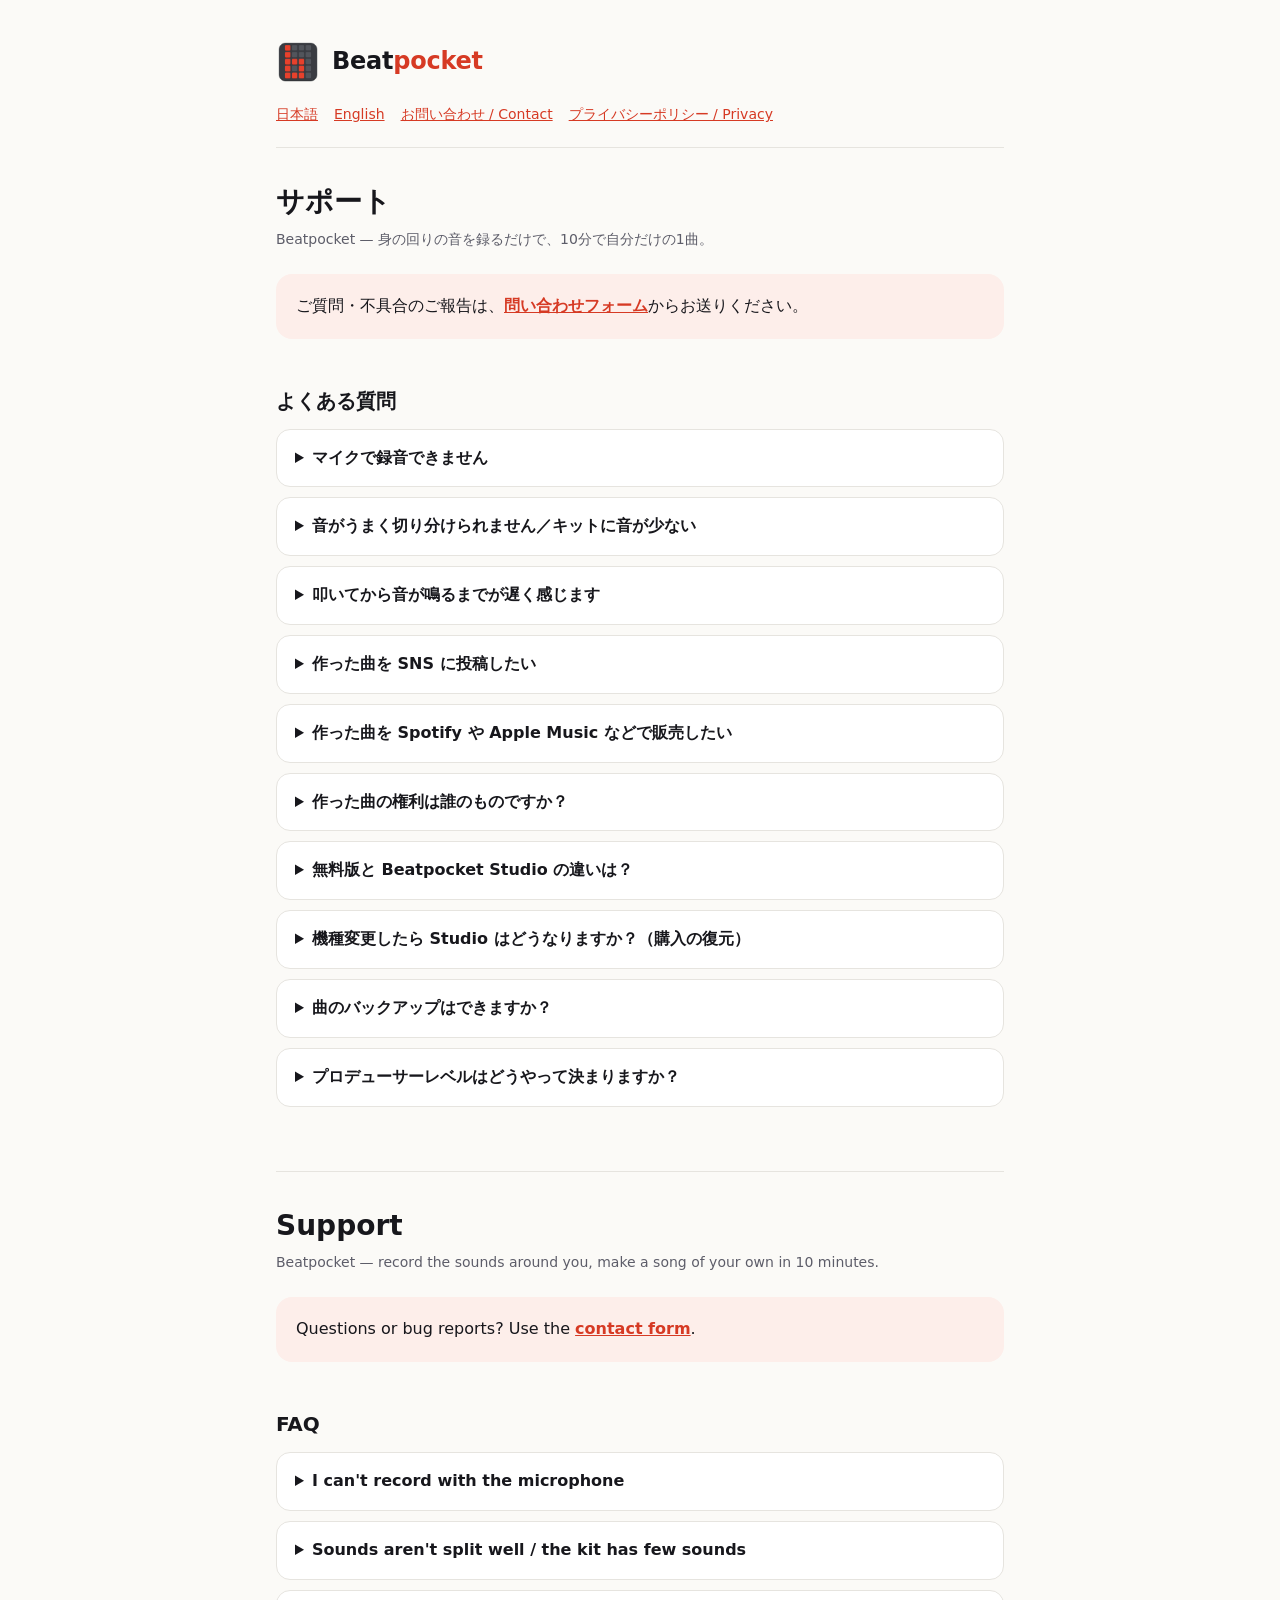
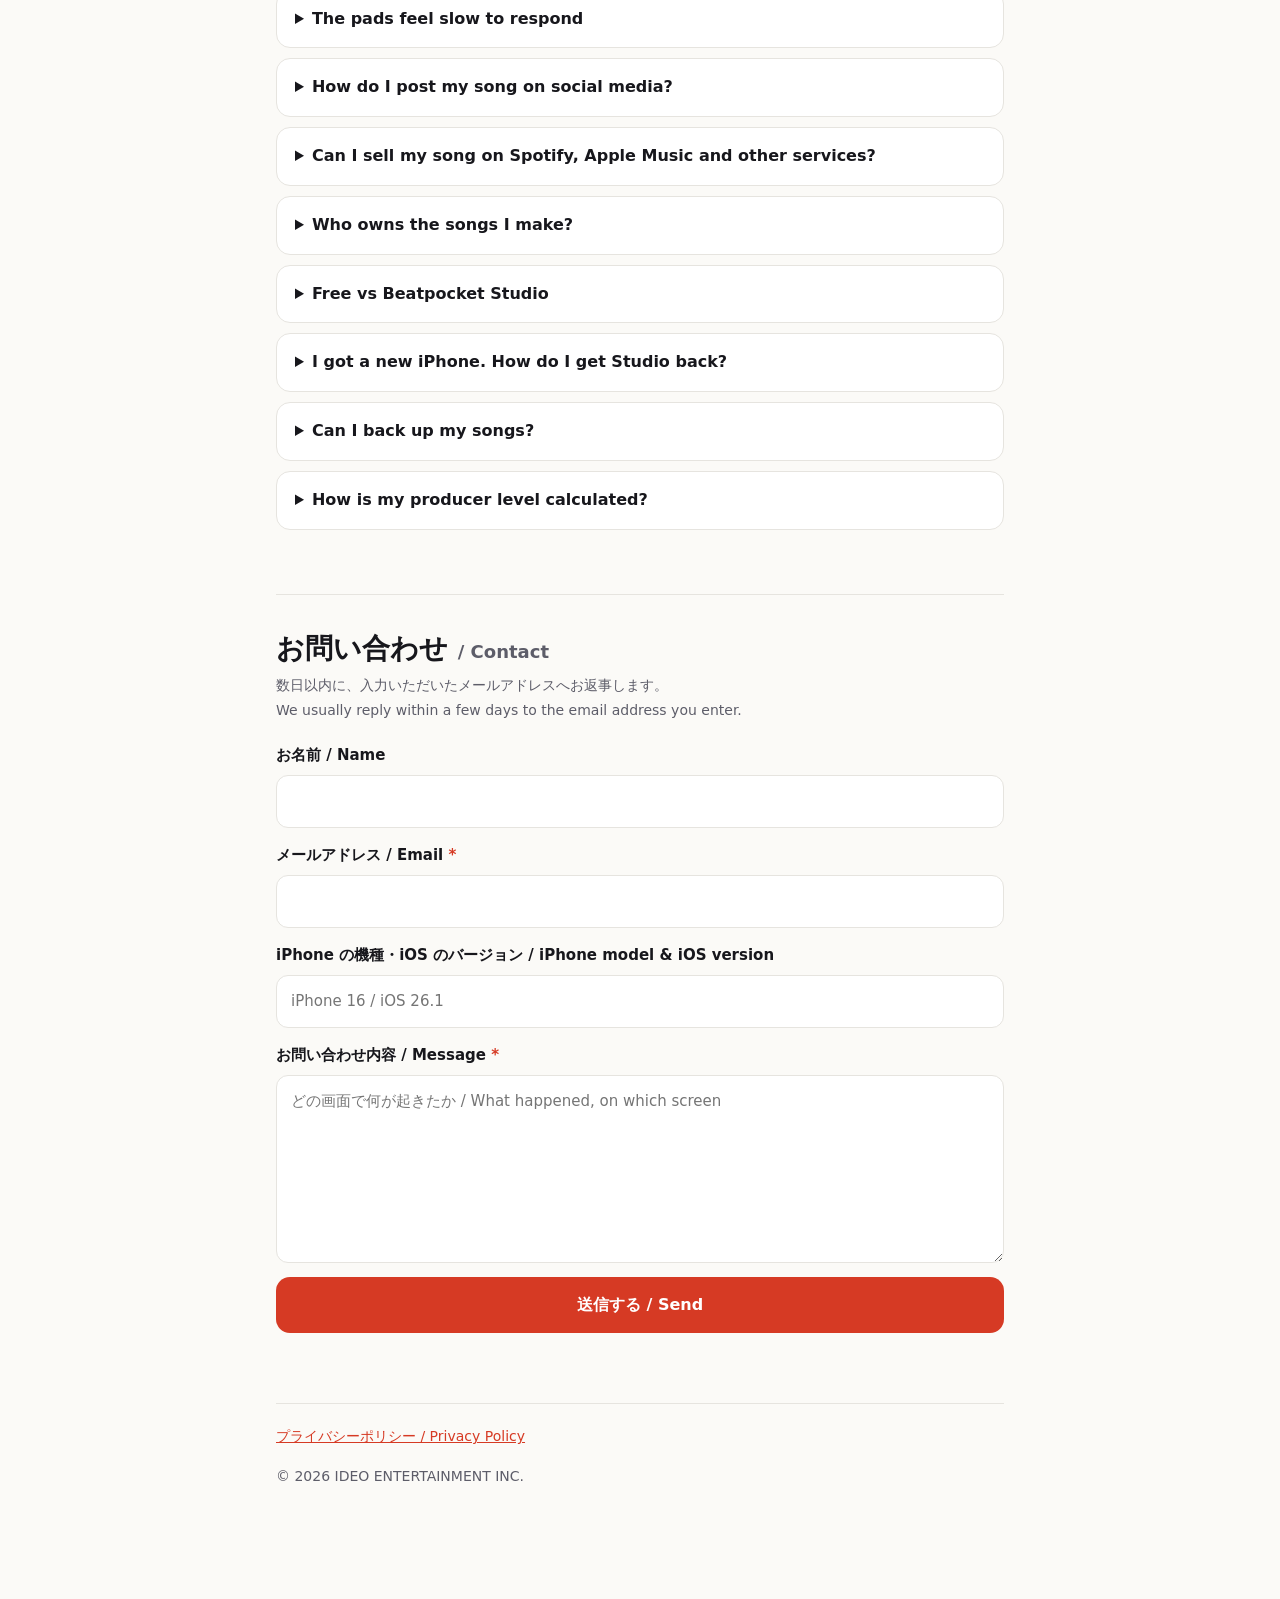
==== index.html @ 996421bf "Beatpocket support and privacy pages" ====
<!DOCTYPE html>
<html lang="ja">
<head>
<meta charset="utf-8">
<meta name="viewport" content="width=device-width, initial-scale=1">
<title>Beatpocket サポート / Support</title>
<meta name="description" content="Beatpocket（身の回りの音を録るだけでビートが作れるiPhoneアプリ）のサポートページ。よくある質問とお問い合わせ先。">
<link rel="stylesheet" href="style.css">
<link rel="apple-touch-icon" href="assets/apple-touch-icon.png">
<link rel="icon" href="assets/mark.png">
</head>
<body>
<div class="wrap">
<header>
  <a class="brand" href="./"><img src="assets/mark.png" alt=""><b>Beat<span>pocket</span></b></a>
  <p class="langbar"><a href="#ja">日本語</a><a href="#en">English</a><a href="#contact">お問い合わせ / Contact</a><a href="privacy.html">プライバシーポリシー / Privacy</a></p>
</header>

<!-- ====================== 日本語 ====================== -->
<section id="ja" lang="ja">
<h1>サポート</h1>
<p class="meta">Beatpocket — 身の回りの音を録るだけで、10分で自分だけの1曲。</p>

<div class="contact">
  <p style="margin:0">ご質問・不具合のご報告は、<a href="#contact">問い合わせフォーム</a>からお送りください。</p>
</div>

<h2>よくある質問</h2>

<details><summary>マイクで録音できません</summary>
<p>iPhone の「設定」アプリ →「Beatpocket」→「マイク」をオンにしてください。録音した音はこの iPhone の中だけに保存され、外部には送られません。</p>
</details>

<details><summary>音がうまく切り分けられません／キットに音が少ない</summary>
<ul>
  <li>音と音の間を 0.3 秒ほどあけて録音してください。</li>
  <li>マイクに少し近づくと、周りの雑音より音がはっきり録れます。</li>
  <li>役割（キック・スネアなど）が違うと思ったら、パッドを長押しして変えられます。</li>
</ul>
</details>

<details><summary>叩いてから音が鳴るまでが遅く感じます</summary>
<p>Bluetooth のイヤホンやスピーカーは、仕組み上 0.1 秒以上遅れます。iPhone 本体のスピーカーか、有線のイヤホンでお使いください。</p>
</details>

<details><summary>作った曲を SNS に投稿したい</summary>
<p>曲の画面の「4 シェア」→「SNS用の動画」で、縦長の動画を作れます。できあがると共有メニューが開くので、投稿したいアプリを選んでください。動画を作っている間は、Beatpocket を開いたままにしてください。</p>
</details>

<details><summary>作った曲を Spotify や Apple Music などで販売したい</summary>
<p>Beatpocket Studio の「配信用パッケージ」で、マスター音源（WAV）・3000×3000 のジャケット画像・クレジットを書き出せます。これを TuneCore、DistroKid などの配信代行サービスにアップロードすると、各音楽配信サイトで販売できます。アプリ自体が配信サイトにアップロードすることはありません。</p>
</details>

<details><summary>作った曲の権利は誰のものですか？</summary>
<p>あなたが自分で録音した音と、アプリ内蔵の音でできた曲は、あなたの作品です。アプリ内蔵の音（「サンプル音で試す」の音）は商用利用できます。</p>
<p>ファイルから取り込んだ音を含む曲は、権利を確認できないため、アプリから投稿・販売用の書き出しができません。市販の曲やレコードの音を使った曲を公開するには、権利者の許諾が必要です。</p>
</details>

<details><summary>無料版と Beatpocket Studio の違いは？</summary>
<table>
  <tr><th></th><th>無料</th><th>Studio（買い切り）</th></tr>
  <tr><td>録音・キット・ビート・曲づくり</td><td>○</td><td>○</td></tr>
  <tr><td>保存できる曲</td><td>3曲まで</td><td>無制限</td></tr>
  <tr><td>書き出し（WAV・動画）</td><td>最後に短いロゴ音・ロゴ入り</td><td>ロゴなし</td></tr>
  <tr><td>ステム書き出し・配信用パッケージ</td><td>—</td><td>○</td></tr>
</table>
<p>Studio はサブスクリプションではなく、一度の購入でずっと使えます。価格は App Store に表示されます。</p>
</details>

<details><summary>機種変更したら Studio はどうなりますか？（購入の復元）</summary>
<p>同じ Apple ID でサインインした iPhone で、ホーム右上の「Studio」→「購入を復元」を押してください。追加の料金はかかりません。</p>
</details>

<details><summary>曲のバックアップはできますか？</summary>
<p>曲と録音はこの iPhone の中だけに保存されています。アプリを削除すると曲も消えます。大事な曲は「4 シェア」から WAV で書き出して、「ファイル」アプリなどに保存しておいてください。</p>
</details>

<details><summary>プロデューサーレベルはどうやって決まりますか？</summary>
<p>実際に作ったものから、この iPhone の中だけで計算しています。リズム感は「叩いて記録」でビートに合わせて叩いたときのズレ（ミリ秒）、完成力は書き出した曲の数などから測ります。いちばん多く経験値がもらえるのは、曲を最後まで仕上げて書き出すことです。</p>
</details>
</section>

<hr>

<!-- ====================== English ====================== -->
<section id="en" lang="en">
<h1>Support</h1>
<p class="meta">Beatpocket — record the sounds around you, make a song of your own in 10 minutes.</p>

<div class="contact">
  <p style="margin:0">Questions or bug reports? Use the <a href="#contact">contact form</a>.</p>
</div>

<h2>FAQ</h2>

<details><summary>I can't record with the microphone</summary>
<p>Open the Settings app → Beatpocket → turn on Microphone. Your recordings stay on your iPhone and are never uploaded.</p>
</details>

<details><summary>Sounds aren't split well / the kit has few sounds</summary>
<ul>
  <li>Leave about 0.3 seconds between sounds when recording.</li>
  <li>Get a little closer to the microphone so your sounds stand out from background noise.</li>
  <li>If a pad's role (kick, snare…) looks wrong, long-press the pad to change it.</li>
</ul>
</details>

<details><summary>The pads feel slow to respond</summary>
<p>Bluetooth headphones and speakers add 100 ms or more of delay. Use the iPhone's speaker or wired headphones.</p>
</details>

<details><summary>How do I post my song on social media?</summary>
<p>In a song, go to "4 Share" → "Video for social media" to make a vertical video. When it's ready, the share sheet opens — pick the app you want to post to. Keep Beatpocket open while the video is being made.</p>
</details>

<details><summary>Can I sell my song on Spotify, Apple Music and other services?</summary>
<p>With Beatpocket Studio, "Release package" exports a master WAV, 3000×3000 cover art and credits. Upload them to a music distributor such as TuneCore or DistroKid to release your song on streaming services. The app itself never uploads anything.</p>
</details>

<details><summary>Who owns the songs I make?</summary>
<p>Songs made from your own recordings and the app's built-in sounds are your own work. The built-in sounds ("Try sample sounds") are free for commercial use.</p>
<p>Songs that include imported audio files can't be exported for posting or release from the app, because their rights can't be confirmed. Publishing music that uses commercial recordings or records requires permission from the rights holders.</p>
</details>

<details><summary>Free vs Beatpocket Studio</summary>
<table>
  <tr><th></th><th>Free</th><th>Studio (one-time)</th></tr>
  <tr><td>Record, kits, beats, songs</td><td>✓</td><td>✓</td></tr>
  <tr><td>Saved songs</td><td>Up to 3</td><td>Unlimited</td></tr>
  <tr><td>Export (WAV, video)</td><td>Short Beatpocket tag and logo</td><td>Clean</td></tr>
  <tr><td>Stems and release package</td><td>—</td><td>✓</td></tr>
</table>
<p>Studio is a one-time purchase, not a subscription. The price is shown in the App Store.</p>
</details>

<details><summary>I got a new iPhone. How do I get Studio back?</summary>
<p>On an iPhone signed in with the same Apple ID, tap "Studio" at the top right of the home screen → "Restore purchase". There's no extra charge.</p>
</details>

<details><summary>Can I back up my songs?</summary>
<p>Songs and recordings are stored only on your iPhone, and deleting the app deletes them. Export important songs as WAV from "4 Share" and save them, for example, in the Files app.</p>
</details>

<details><summary>How is my producer level calculated?</summary>
<p>From what you actually make, entirely on your iPhone. Rhythm is how many milliseconds your taps land off the beat when you use "Record taps"; Finishing counts the songs you export, and so on. Finishing a song and exporting it earns the most XP.</p>
</details>
</section>

<hr>

<!-- ====================== Contact form ====================== -->
<section id="contact">
<h1>お問い合わせ <span class="meta" style="font-size:18px">/ Contact</span></h1>
<p class="meta">数日以内に、入力いただいたメールアドレスへお返事します。<br>We usually reply within a few days to the email address you enter.</p>
<form id="contact-form" class="form">
  <label>お名前 / Name<input type="text" name="name" autocomplete="name"></label>
  <label><span>メールアドレス / Email <span class="req">*</span></span><input type="email" name="email" autocomplete="email" required></label>
  <label>iPhone の機種・iOS のバージョン / iPhone model &amp; iOS version<input type="text" name="device" placeholder="iPhone 16 / iOS 26.1"></label>
  <label><span>お問い合わせ内容 / Message <span class="req">*</span></span><textarea name="message" rows="6" required placeholder="どの画面で何が起きたか / What happened, on which screen"></textarea></label>
  <input type="hidden" name="_subject" value="Beatpocket サポート / support">
  <input type="hidden" name="_template" value="table">
  <input type="text" name="_honey" class="hp" tabindex="-1" autocomplete="off" aria-hidden="true">
  <button type="submit">送信する / Send</button>
  <p id="form-status" class="status" role="status"></p>
</form>
</section>

<footer>
  <a href="privacy.html">プライバシーポリシー / Privacy Policy</a>
  <p>© 2026 IDEO ENTERTAINMENT INC.</p>
</footer>
</div>
<script>
// Sent through FormSubmit (same service as the company site). To hide the address from the page
// source too, replace it with the random ID FormSubmit emails after the first message.
var FORM_ENDPOINT = 'https://formsubmit.co/ajax/sato-s@ideo-e.com';
(function () {
  var form = document.getElementById('contact-form');
  var status = document.getElementById('form-status');
  var button = form.querySelector('button');
  form.addEventListener('submit', function (e) {
    e.preventDefault();
    if (form.querySelector('.hp').value) return; // bot
    button.disabled = true;
    status.className = 'status';
    status.textContent = '送信中… / Sending…';
    var data = {};
    new FormData(form).forEach(function (v, k) { data[k] = v; });
    fetch(FORM_ENDPOINT, {
      method: 'POST',
      headers: { 'Content-Type': 'application/json', 'Accept': 'application/json' },
      body: JSON.stringify(data)
    })
      .then(function (r) { return r.json(); })
      .then(function (j) {
        if (j.success === false || j.success === 'false') throw new Error(j.message || 'failed');
        status.className = 'status ok';
        status.textContent = '送信しました。お返事をお待ちください。/ Sent — we\'ll get back to you soon.';
        form.reset();
      })
      .catch(function () {
        status.className = 'status err';
        status.textContent = '送信できませんでした。時間をおいてもう一度お試しください。/ Couldn\'t send. Please try again later.';
      })
      .finally(function () { button.disabled = false; });
  });
})();
</script>
</body>
</html>
---- style.css ----
:root {
  --ink: #17171c; --muted: #5d5d69; --line: #e6e4df; --bg: #fbfaf7; --card: #ffffff;
  --accent: #d63a24; --accent-soft: #fdeeea;
}
@media (prefers-color-scheme: dark) {
  :root { --ink: #f2f2f5; --muted: #9d9daa; --line: #2b2b33; --bg: #121217; --card: #1b1b22;
          --accent: #e8412c; --accent-soft: #2a1714; }
}
* { box-sizing: border-box; }
body {
  margin: 0; background: var(--bg); color: var(--ink);
  font-family: -apple-system, "Hiragino Sans", "Hiragino Kaku Gothic ProN", system-ui, sans-serif;
  line-height: 1.8; font-size: 16px;
}
.wrap { max-width: 760px; margin: 0 auto; padding: 40px 16px 96px; }
header { padding-bottom: 20px; border-bottom: 1px solid var(--line); }
.brand { display: flex; align-items: center; gap: 12px; text-decoration: none; color: var(--ink); }
.brand img { width: 44px; height: 44px; }
.brand b { font-size: 24px; font-weight: 800; letter-spacing: -.01em; }
.brand b span { color: var(--accent); }
.langbar { margin: 18px 0 0; font-size: 14px; }
.langbar a { margin-right: 16px; }
h1 { font-size: 28px; margin: 36px 0 6px; line-height: 1.3; }
h2 { font-size: 20px; margin: 44px 0 10px; }
h3 { font-size: 16px; margin: 0 0 4px; }
p, li { color: inherit; }
.meta { color: var(--muted); font-size: 14px; margin: 0; }
a { color: var(--accent); }
.lead { background: var(--card); border: 1px solid var(--line); border-radius: 16px; padding: 18px 20px; margin: 22px 0; }
.lead p { margin: 0 0 8px; } .lead p:last-child { margin: 0; }
.contact { background: var(--accent-soft); border-radius: 16px; padding: 18px 20px; margin: 22px 0; }
.contact a { font-weight: 700; word-break: break-all; }
details { background: var(--card); border: 1px solid var(--line); border-radius: 14px; padding: 14px 18px; margin: 10px 0; }
summary { cursor: pointer; font-weight: 700; }
details p, details ul { margin: 10px 0 0; }
ul { padding-left: 1.25em; } li { margin: 4px 0; }
table { border-collapse: collapse; width: 100%; margin: 12px 0; font-size: 15px; }
th, td { border: 1px solid var(--line); padding: 8px 10px; text-align: left; vertical-align: top; }
th { background: var(--card); }
hr { border: 0; border-top: 1px solid var(--line); margin: 64px 0 0; }
footer { margin-top: 56px; padding-top: 20px; border-top: 1px solid var(--line); color: var(--muted); font-size: 14px; }
footer a { margin-right: 14px; }

.form { display: grid; gap: 14px; margin: 18px 0; }
.form label { display: grid; gap: 6px; font-weight: 700; font-size: 15px; }
.form input, .form textarea {
  font: inherit; font-weight: 400; color: var(--ink); background: var(--card);
  border: 1px solid var(--line); border-radius: 12px; padding: 12px 14px; width: 100%;
}
.form input:focus, .form textarea:focus { outline: 2px solid var(--accent); border-color: transparent; }
.form button {
  font: inherit; font-weight: 800; color: #fff; background: var(--accent); border: 0;
  border-radius: 14px; padding: 14px 18px; cursor: pointer;
}
.form button:disabled { opacity: .6; }
.req { color: var(--accent); }
.hp { position: absolute; left: -9999px; width: 1px; height: 1px; opacity: 0; }
.status { margin: 0; font-size: 15px; }
.status.ok { color: #1f9d55; } .status.err { color: #d33; }
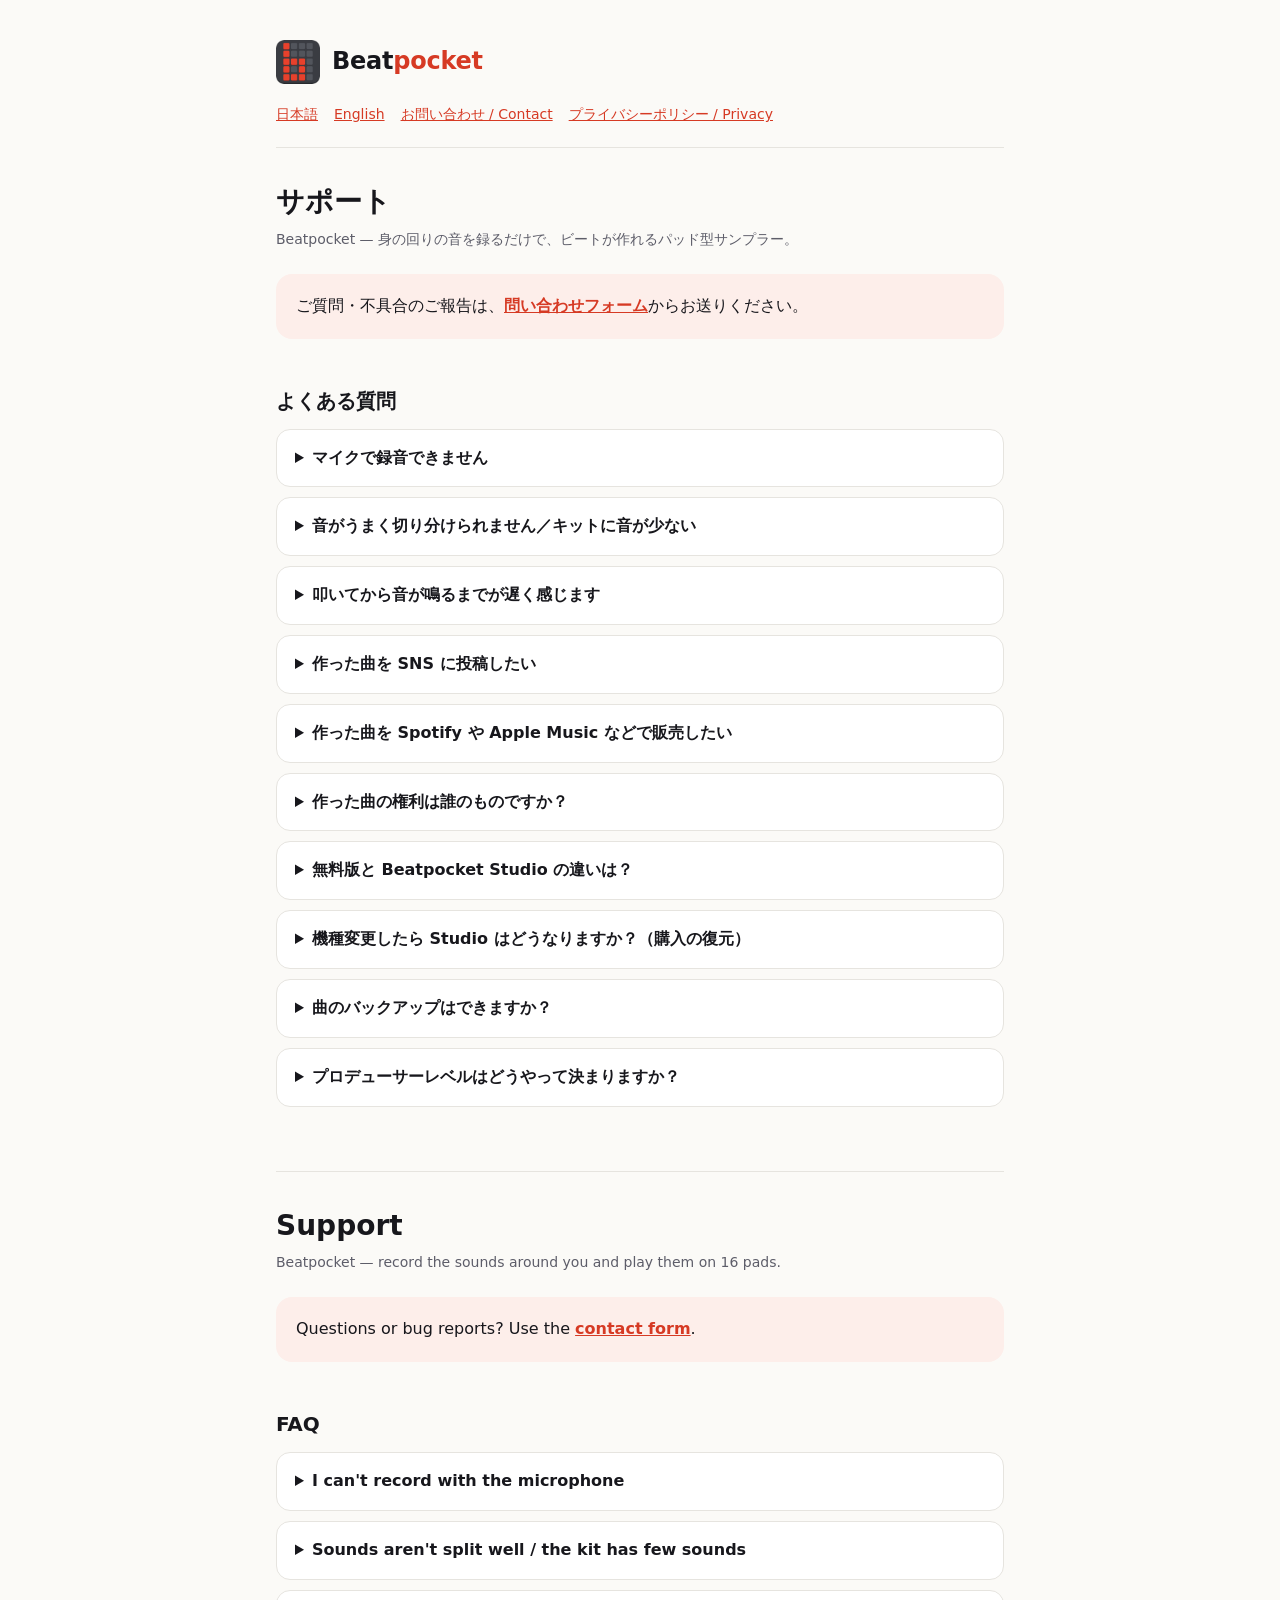
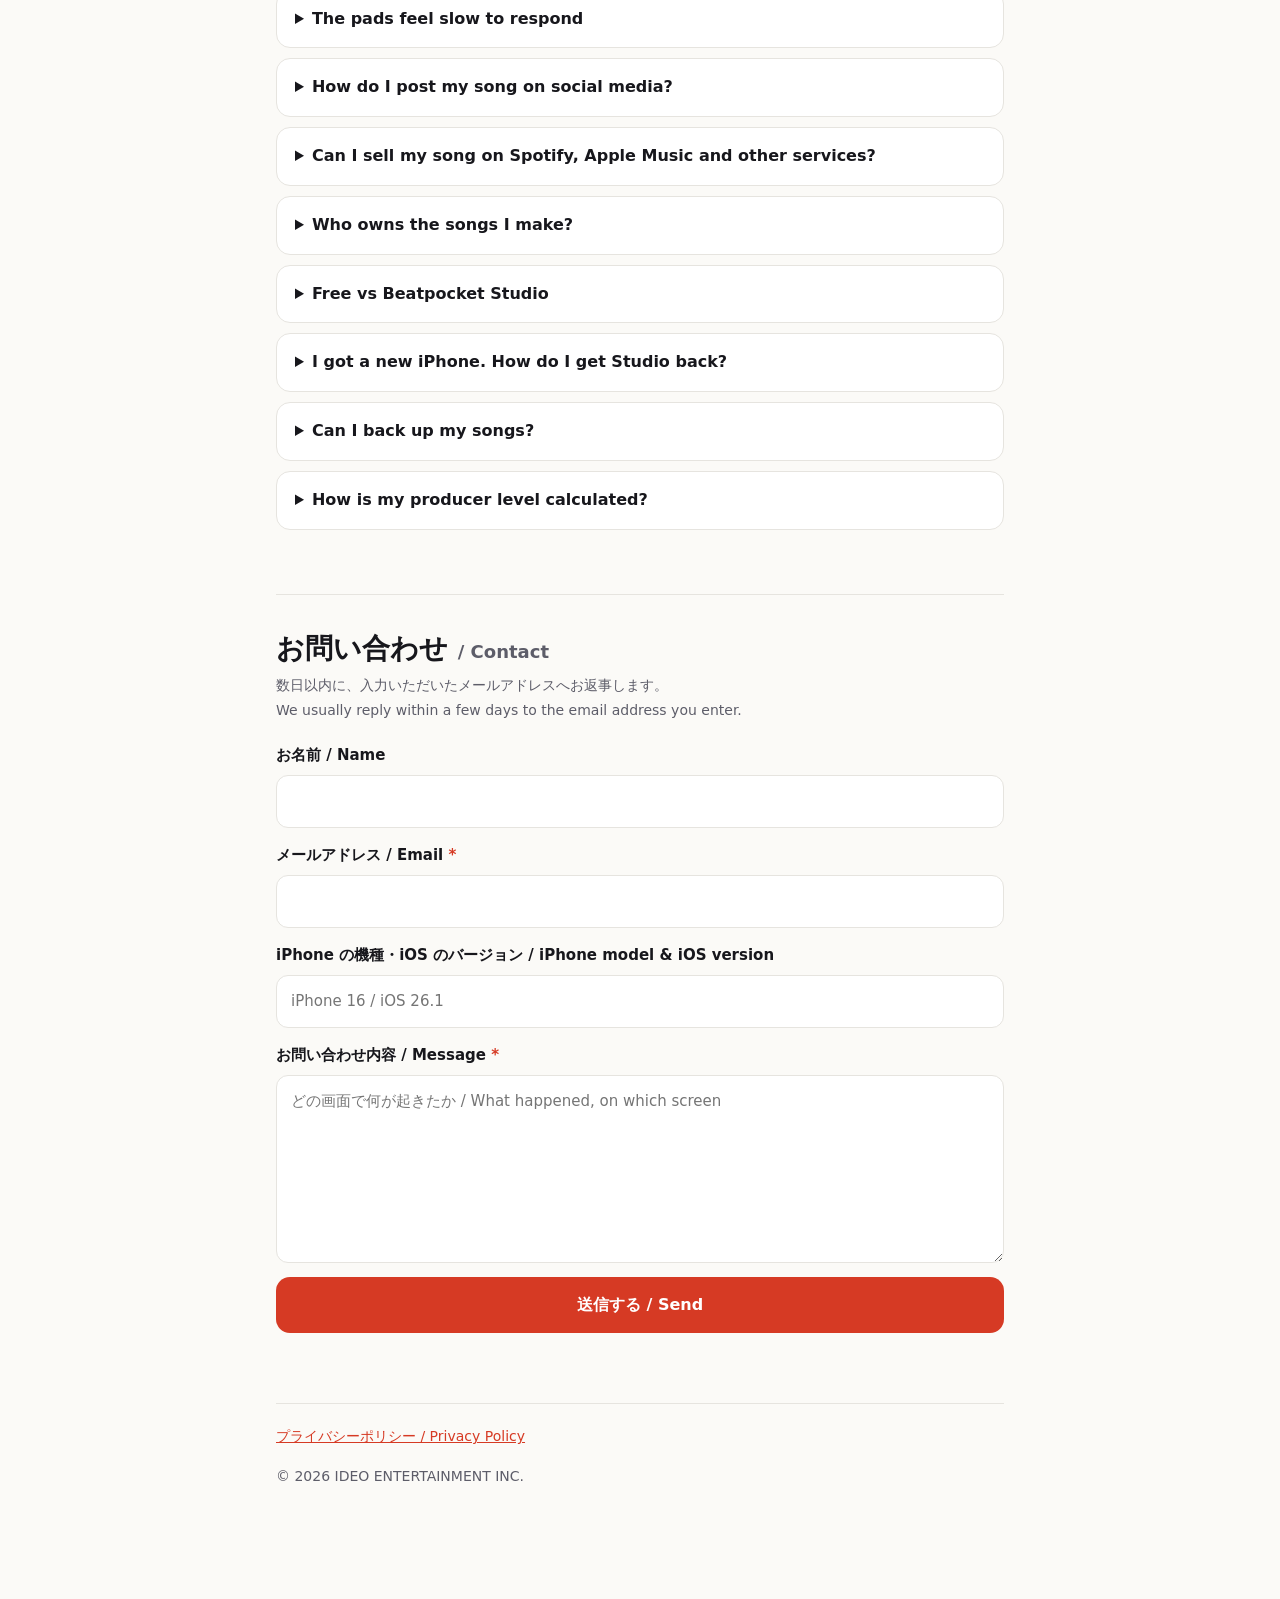
==== commit 2cfd383f: "Update tagline" ====
--- a/index.html
+++ b/index.html
@@ -19,7 +19,7 @@
 <!-- ====================== 日本語 ====================== -->
 <section id="ja" lang="ja">
 <h1>サポート</h1>
-<p class="meta">Beatpocket — 身の回りの音を録るだけで、10分で自分だけの1曲。</p>
+<p class="meta">Beatpocket — 身の回りの音を録るだけで、ビートが作れるパッド型サンプラー。</p>
 
 <div class="contact">
   <p style="margin:0">ご質問・不具合のご報告は、<a href="#contact">問い合わせフォーム</a>からお送りください。</p>
@@ -85,7 +85,7 @@
 <!-- ====================== English ====================== -->
 <section id="en" lang="en">
 <h1>Support</h1>
-<p class="meta">Beatpocket — record the sounds around you, make a song of your own in 10 minutes.</p>
+<p class="meta">Beatpocket — record the sounds around you and play them on 16 pads.</p>
 
 <div class="contact">
   <p style="margin:0">Questions or bug reports? Use the <a href="#contact">contact form</a>.</p>
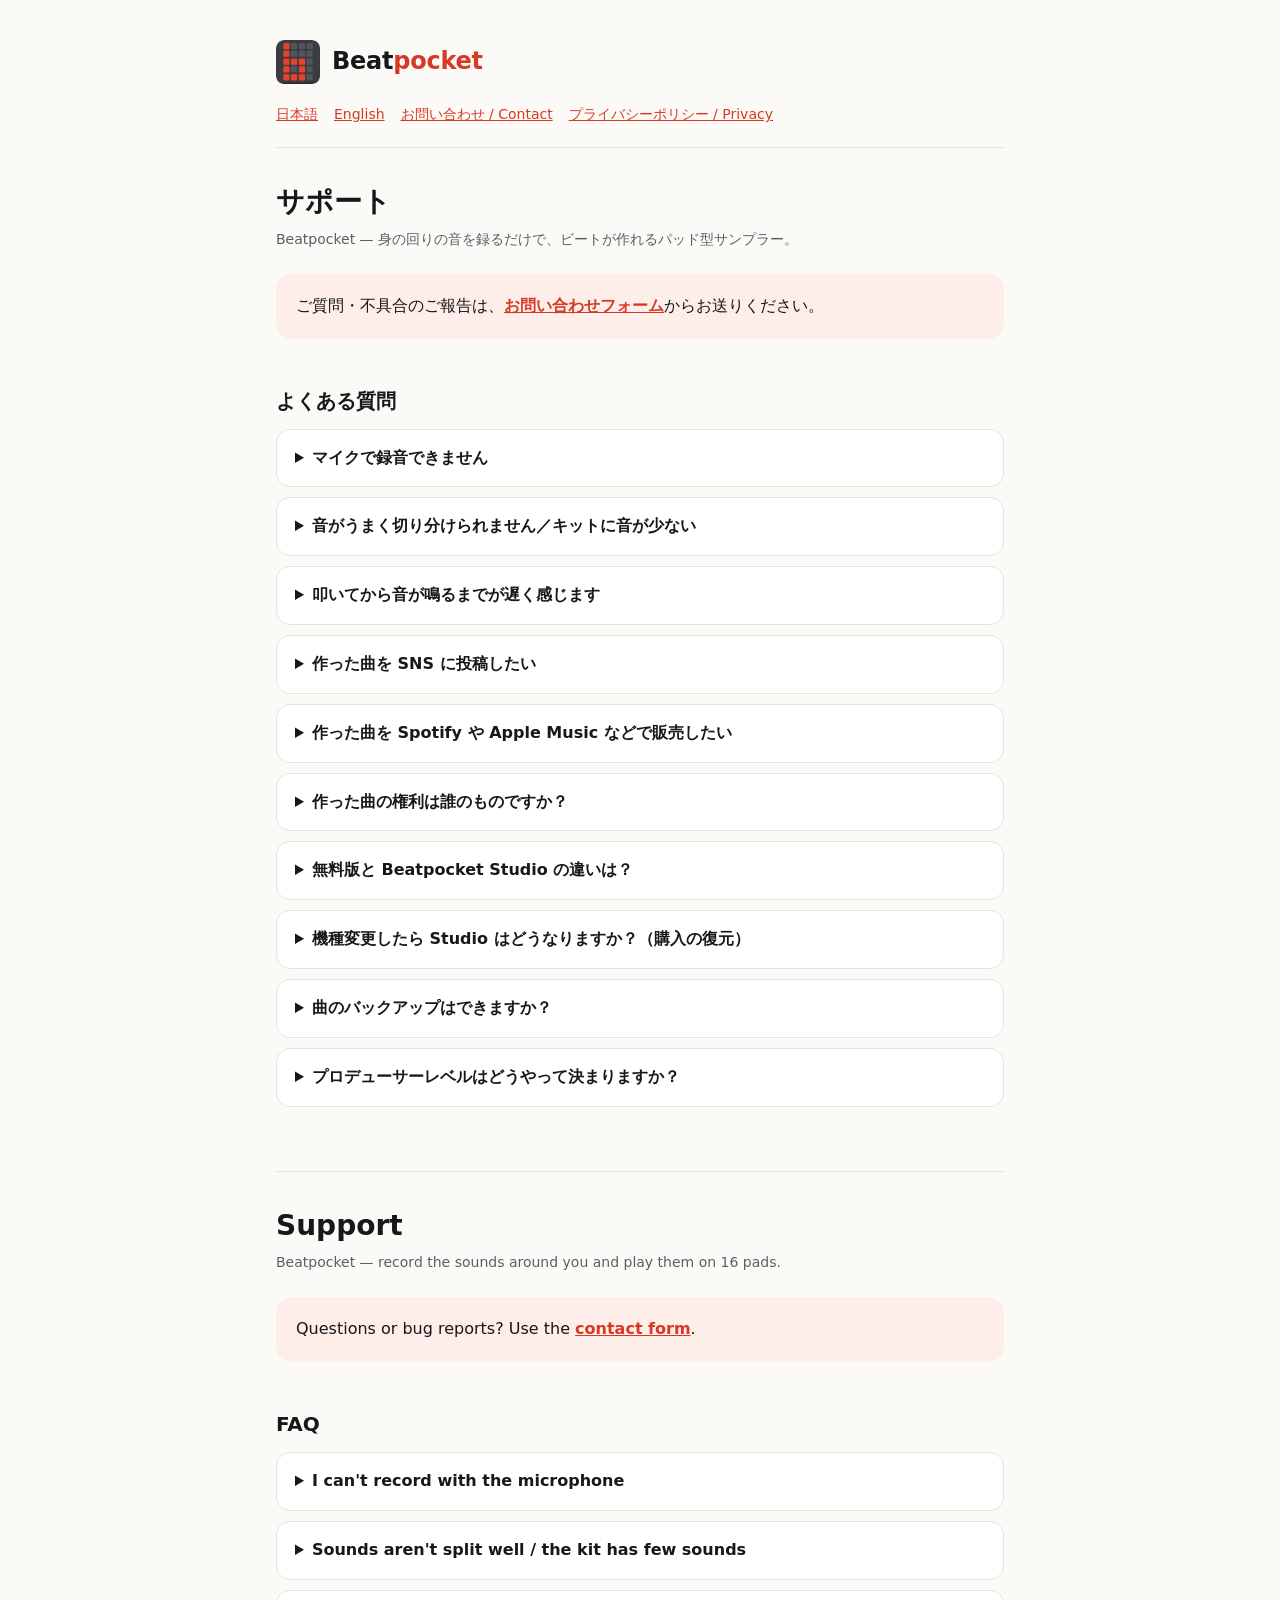
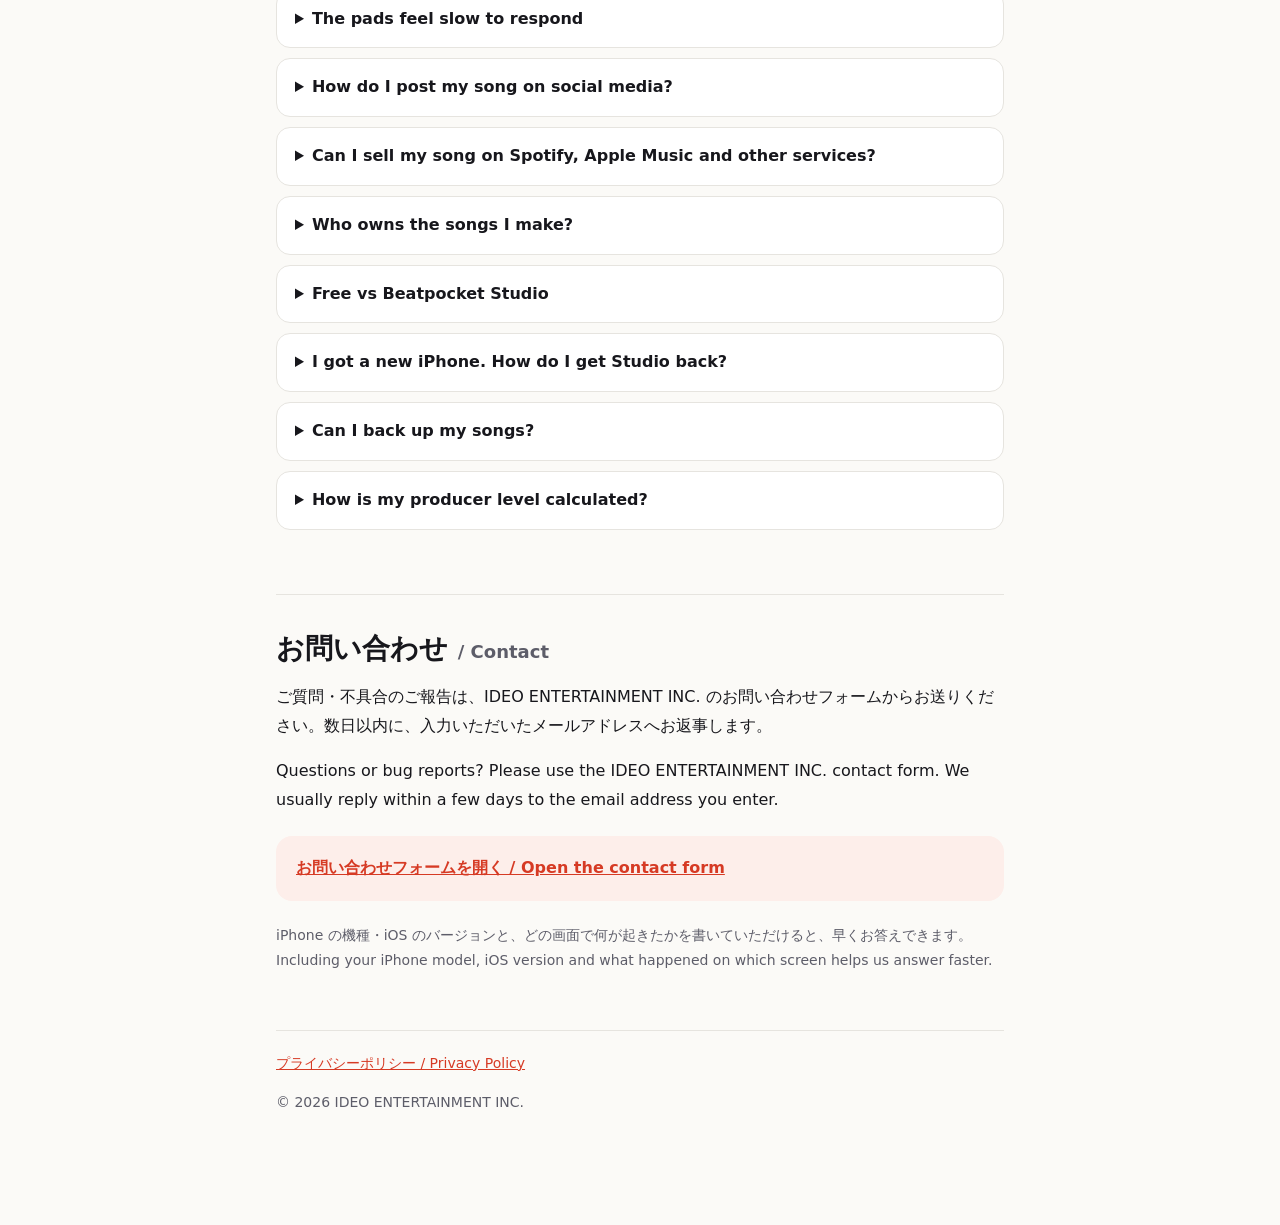
==== commit 82ef6458: "Contact: shared company form (ideo-e.com/contact?app=beatpocket); privacy: enquiries via Resend, not" ====
--- a/index.html
+++ b/index.html
@@ -22,7 +22,7 @@
 <p class="meta">Beatpocket — 身の回りの音を録るだけで、ビートが作れるパッド型サンプラー。</p>
 
 <div class="contact">
-  <p style="margin:0">ご質問・不具合のご報告は、<a href="#contact">問い合わせフォーム</a>からお送りください。</p>
+  <p style="margin:0">ご質問・不具合のご報告は、<a href="https://ideo-e.com/contact?app=beatpocket">お問い合わせフォーム</a>からお送りください。</p>
 </div>
 
 <h2>よくある質問</h2>
@@ -88,7 +88,7 @@
 <p class="meta">Beatpocket — record the sounds around you and play them on 16 pads.</p>
 
 <div class="contact">
-  <p style="margin:0">Questions or bug reports? Use the <a href="#contact">contact form</a>.</p>
+  <p style="margin:0">Questions or bug reports? Use the <a href="https://ideo-e.com/contact?app=beatpocket">contact form</a>.</p>
 </div>
 
 <h2>FAQ</h2>
@@ -148,21 +148,15 @@
 
 <hr>
 
-<!-- ====================== Contact form ====================== -->
+<!-- ====================== Contact ====================== -->
 <section id="contact">
 <h1>お問い合わせ <span class="meta" style="font-size:18px">/ Contact</span></h1>
-<p class="meta">数日以内に、入力いただいたメールアドレスへお返事します。<br>We usually reply within a few days to the email address you enter.</p>
-<form id="contact-form" class="form">
-  <label>お名前 / Name<input type="text" name="name" autocomplete="name"></label>
-  <label><span>メールアドレス / Email <span class="req">*</span></span><input type="email" name="email" autocomplete="email" required></label>
-  <label>iPhone の機種・iOS のバージョン / iPhone model &amp; iOS version<input type="text" name="device" placeholder="iPhone 16 / iOS 26.1"></label>
-  <label><span>お問い合わせ内容 / Message <span class="req">*</span></span><textarea name="message" rows="6" required placeholder="どの画面で何が起きたか / What happened, on which screen"></textarea></label>
-  <input type="hidden" name="_subject" value="Beatpocket サポート / support">
-  <input type="hidden" name="_template" value="table">
-  <input type="text" name="_honey" class="hp" tabindex="-1" autocomplete="off" aria-hidden="true">
-  <button type="submit">送信する / Send</button>
-  <p id="form-status" class="status" role="status"></p>
-</form>
+<p>ご質問・不具合のご報告は、IDEO ENTERTAINMENT INC. のお問い合わせフォームからお送りください。数日以内に、入力いただいたメールアドレスへお返事します。</p>
+<p>Questions or bug reports? Please use the IDEO ENTERTAINMENT INC. contact form. We usually reply within a few days to the email address you enter.</p>
+<div class="contact">
+  <p style="margin:0"><a href="https://ideo-e.com/contact?app=beatpocket">お問い合わせフォームを開く / Open the contact form</a></p>
+</div>
+<p class="meta">iPhone の機種・iOS のバージョンと、どの画面で何が起きたかを書いていただけると、早くお答えできます。<br>Including your iPhone model, iOS version and what happened on which screen helps us answer faster.</p>
 </section>
 
 <footer>
@@ -170,41 +164,5 @@
   <p>© 2026 IDEO ENTERTAINMENT INC.</p>
 </footer>
 </div>
-<script>
-// Sent through FormSubmit (same service as the company site). To hide the address from the page
-// source too, replace it with the random ID FormSubmit emails after the first message.
-var FORM_ENDPOINT = 'https://formsubmit.co/ajax/sato-s@ideo-e.com';
-(function () {
-  var form = document.getElementById('contact-form');
-  var status = document.getElementById('form-status');
-  var button = form.querySelector('button');
-  form.addEventListener('submit', function (e) {
-    e.preventDefault();
-    if (form.querySelector('.hp').value) return; // bot
-    button.disabled = true;
-    status.className = 'status';
-    status.textContent = '送信中… / Sending…';
-    var data = {};
-    new FormData(form).forEach(function (v, k) { data[k] = v; });
-    fetch(FORM_ENDPOINT, {
-      method: 'POST',
-      headers: { 'Content-Type': 'application/json', 'Accept': 'application/json' },
-      body: JSON.stringify(data)
-    })
-      .then(function (r) { return r.json(); })
-      .then(function (j) {
-        if (j.success === false || j.success === 'false') throw new Error(j.message || 'failed');
-        status.className = 'status ok';
-        status.textContent = '送信しました。お返事をお待ちください。/ Sent — we\'ll get back to you soon.';
-        form.reset();
-      })
-      .catch(function () {
-        status.className = 'status err';
-        status.textContent = '送信できませんでした。時間をおいてもう一度お試しください。/ Couldn\'t send. Please try again later.';
-      })
-      .finally(function () { button.disabled = false; });
-  });
-})();
-</script>
 </body>
 </html>
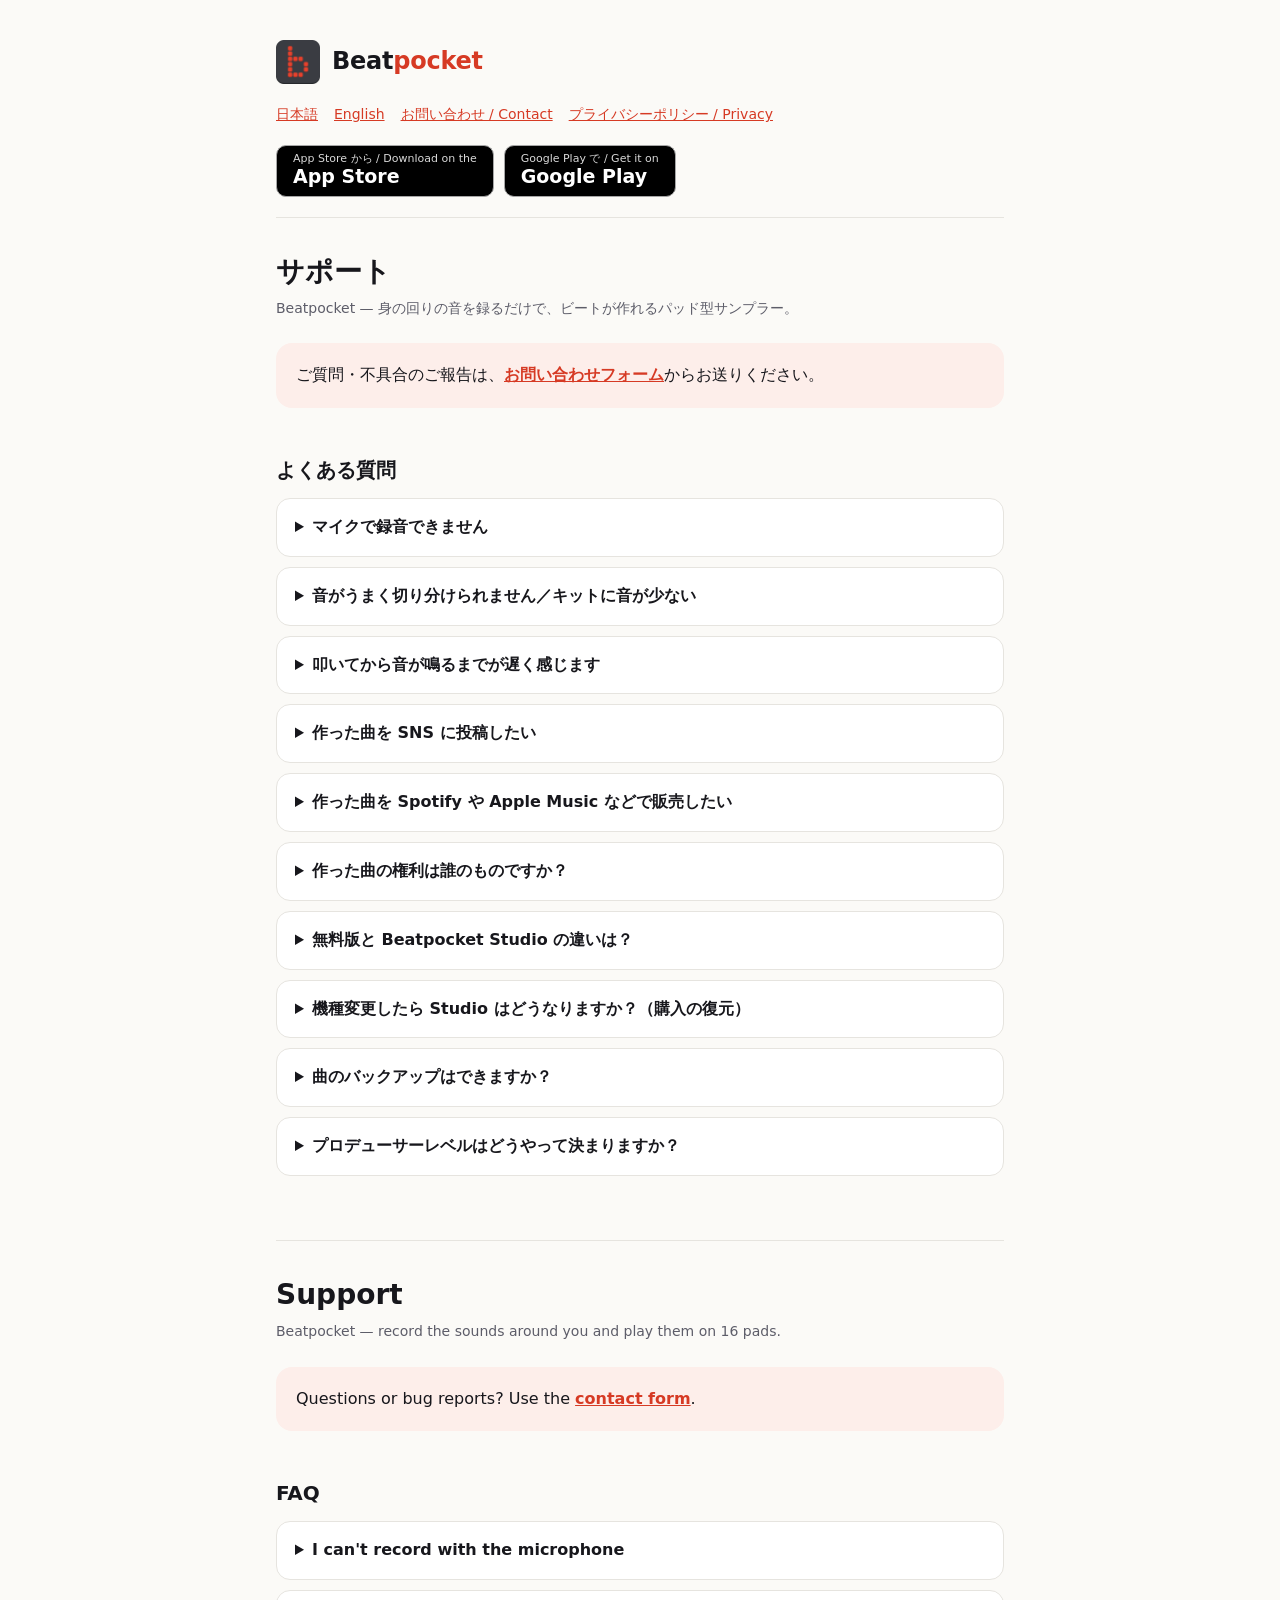
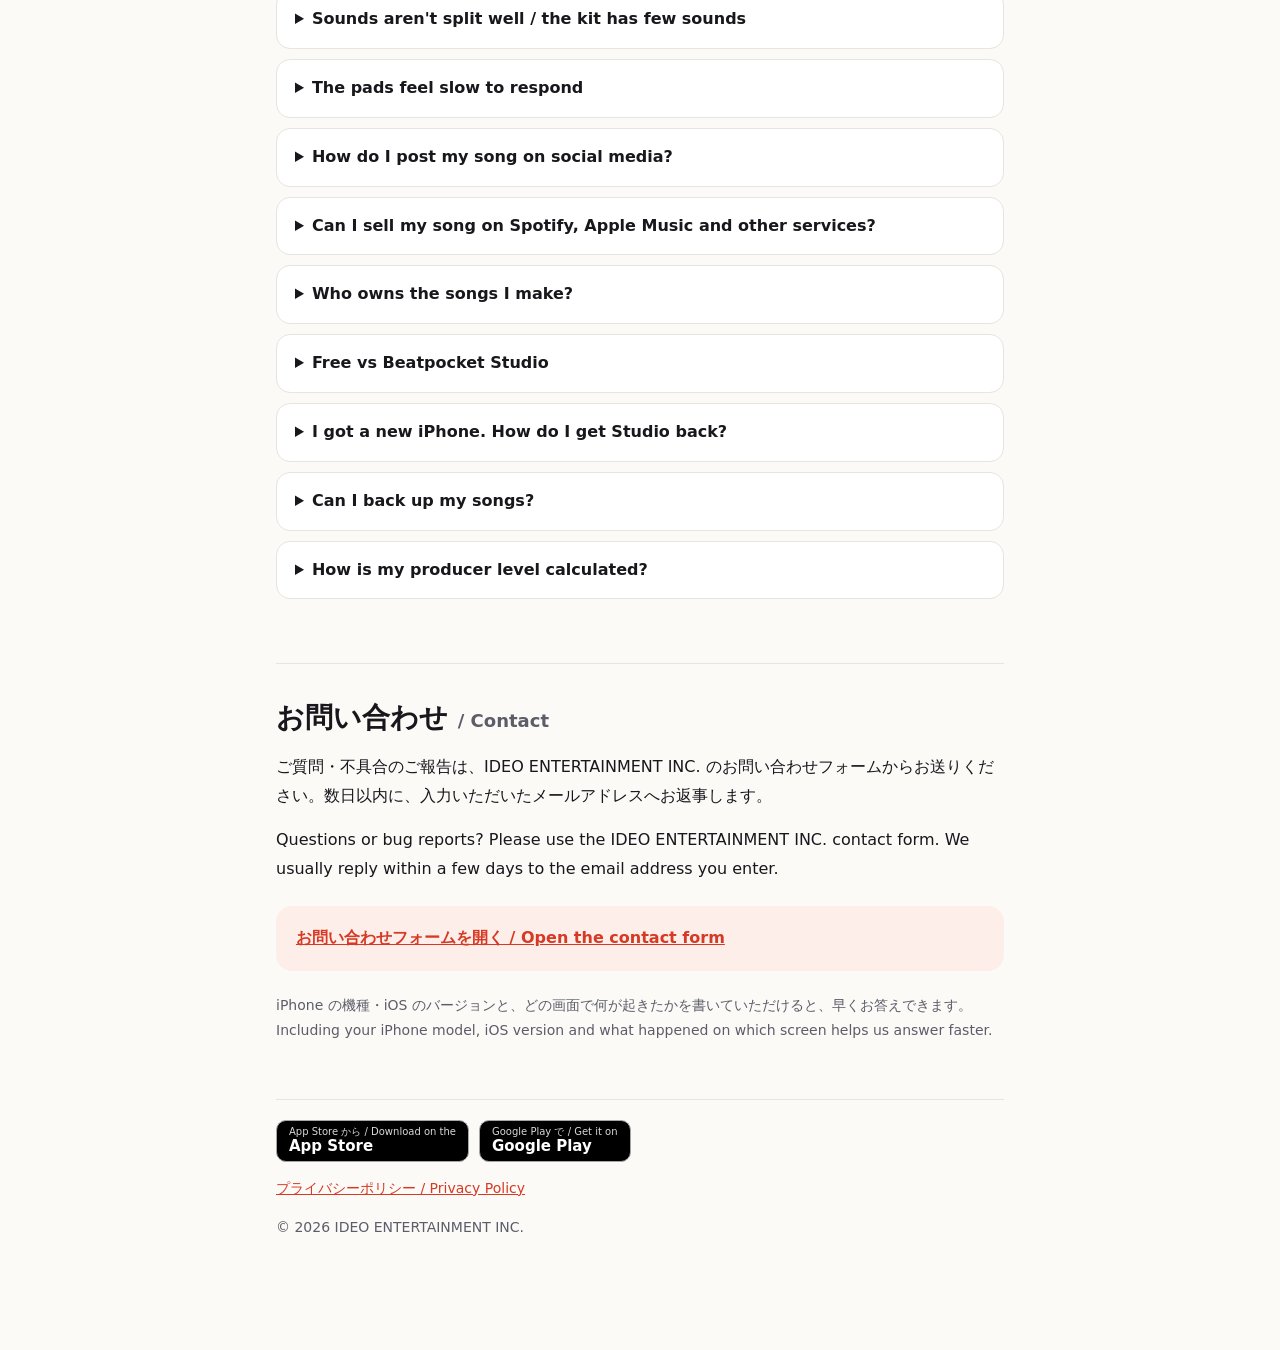
==== commit d11157e4: "App Store and Google Play buttons under the header and in the footers Co-Authored-By: Claude Opus 5." ====
--- a/index.html
+++ b/index.html
@@ -4,7 +4,7 @@
 <meta charset="utf-8">
 <meta name="viewport" content="width=device-width, initial-scale=1">
 <title>Beatpocket サポート / Support</title>
-<meta name="description" content="Beatpocket（身の回りの音を録るだけでビートが作れるiPhoneアプリ）のサポートページ。よくある質問とお問い合わせ先。">
+<meta name="description" content="Beatpocket（身の回りの音を録るだけでビートが作れる iPhone・Android アプリ）のサポートページ。よくある質問とお問い合わせ先。">
 <link rel="stylesheet" href="style.css">
 <link rel="apple-touch-icon" href="assets/apple-touch-icon.png">
 <link rel="icon" href="assets/mark.png">
@@ -14,6 +14,10 @@
 <header>
   <a class="brand" href="./"><img src="assets/mark.png" alt=""><b>Beat<span>pocket</span></b></a>
   <p class="langbar"><a href="#ja">日本語</a><a href="#en">English</a><a href="#contact">お問い合わせ / Contact</a><a href="privacy.html">プライバシーポリシー / Privacy</a></p>
+  <p class="stores top">
+    <a class="store" href="https://apps.apple.com/app/id6832388760"><small>App Store から / Download on the</small>App Store</a>
+    <a class="store" href="https://play.google.com/store/apps/details?id=com.beatpocket.app"><small>Google Play で / Get it on</small>Google Play</a>
+  </p>
 </header>
 
 <!-- ====================== 日本語 ====================== -->
@@ -160,6 +164,10 @@
 </section>
 
 <footer>
+  <p class="stores foot">
+    <a class="store" href="https://apps.apple.com/app/id6832388760"><small>App Store から / Download on the</small>App Store</a>
+    <a class="store" href="https://play.google.com/store/apps/details?id=com.beatpocket.app"><small>Google Play で / Get it on</small>Google Play</a>
+  </p>
   <a href="privacy.html">プライバシーポリシー / Privacy Policy</a>
   <p>© 2026 IDEO ENTERTAINMENT INC.</p>
 </footer>
--- a/style.css
+++ b/style.css
@@ -57,3 +57,15 @@
 .hp { position: absolute; left: -9999px; width: 1px; height: 1px; opacity: 0; }
 .status { margin: 0; font-size: 15px; }
 .status.ok { color: #1f9d55; } .status.err { color: #d33; }
+
+.stores { display: flex; flex-wrap: wrap; gap: 10px; margin: 18px 0 0; }
+.store {
+  display: inline-flex; flex-direction: column; justify-content: center; min-width: 168px;
+  padding: 7px 16px 8px; border-radius: 10px; background: #000; color: #fff !important;
+  border: 1px solid #a6a6a6; text-decoration: none; font-weight: 700; font-size: 19px; line-height: 1.15;
+}
+.store small { font-size: 11px; font-weight: 500; opacity: .85; }
+.store:hover { background: #222; }
+footer .stores { margin: 0 0 14px; }
+footer .store { margin: 0; min-width: 0; font-size: 15px; padding: 5px 12px 6px; }
+footer .store small { font-size: 10px; }
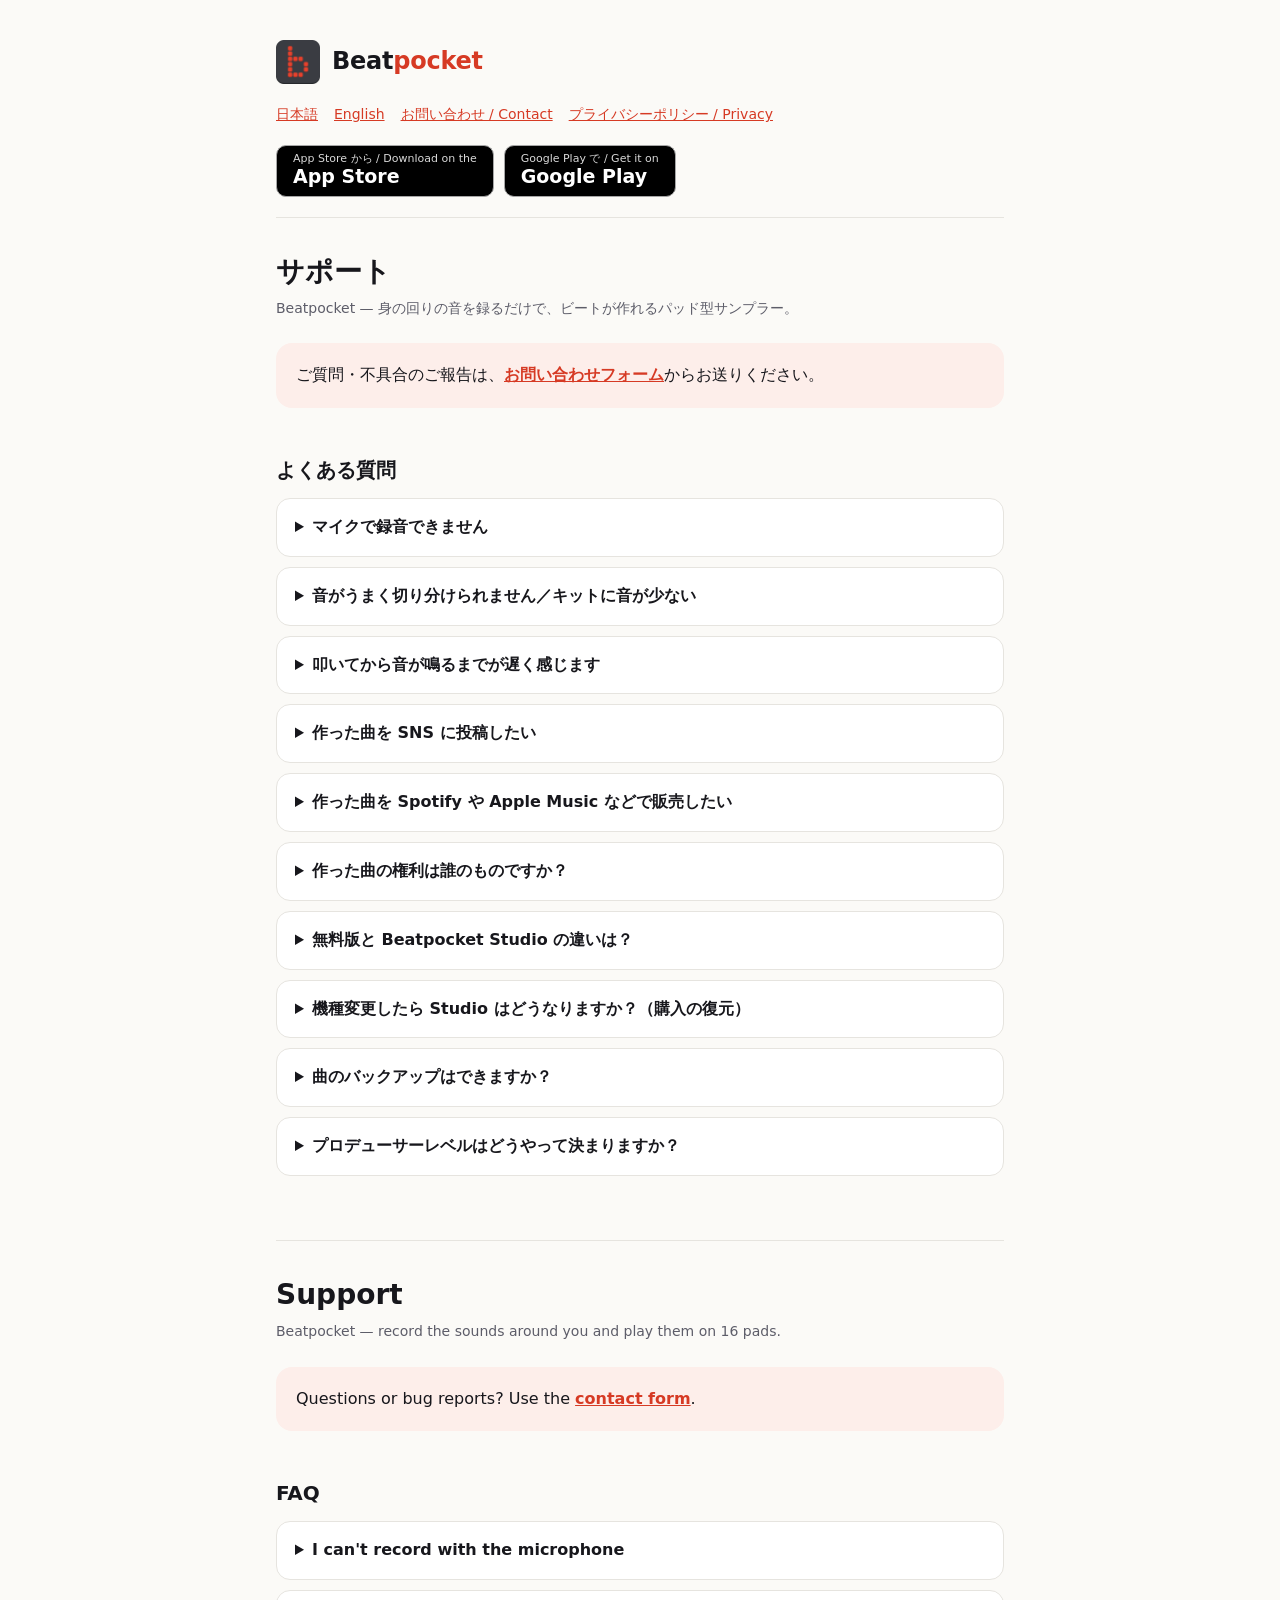
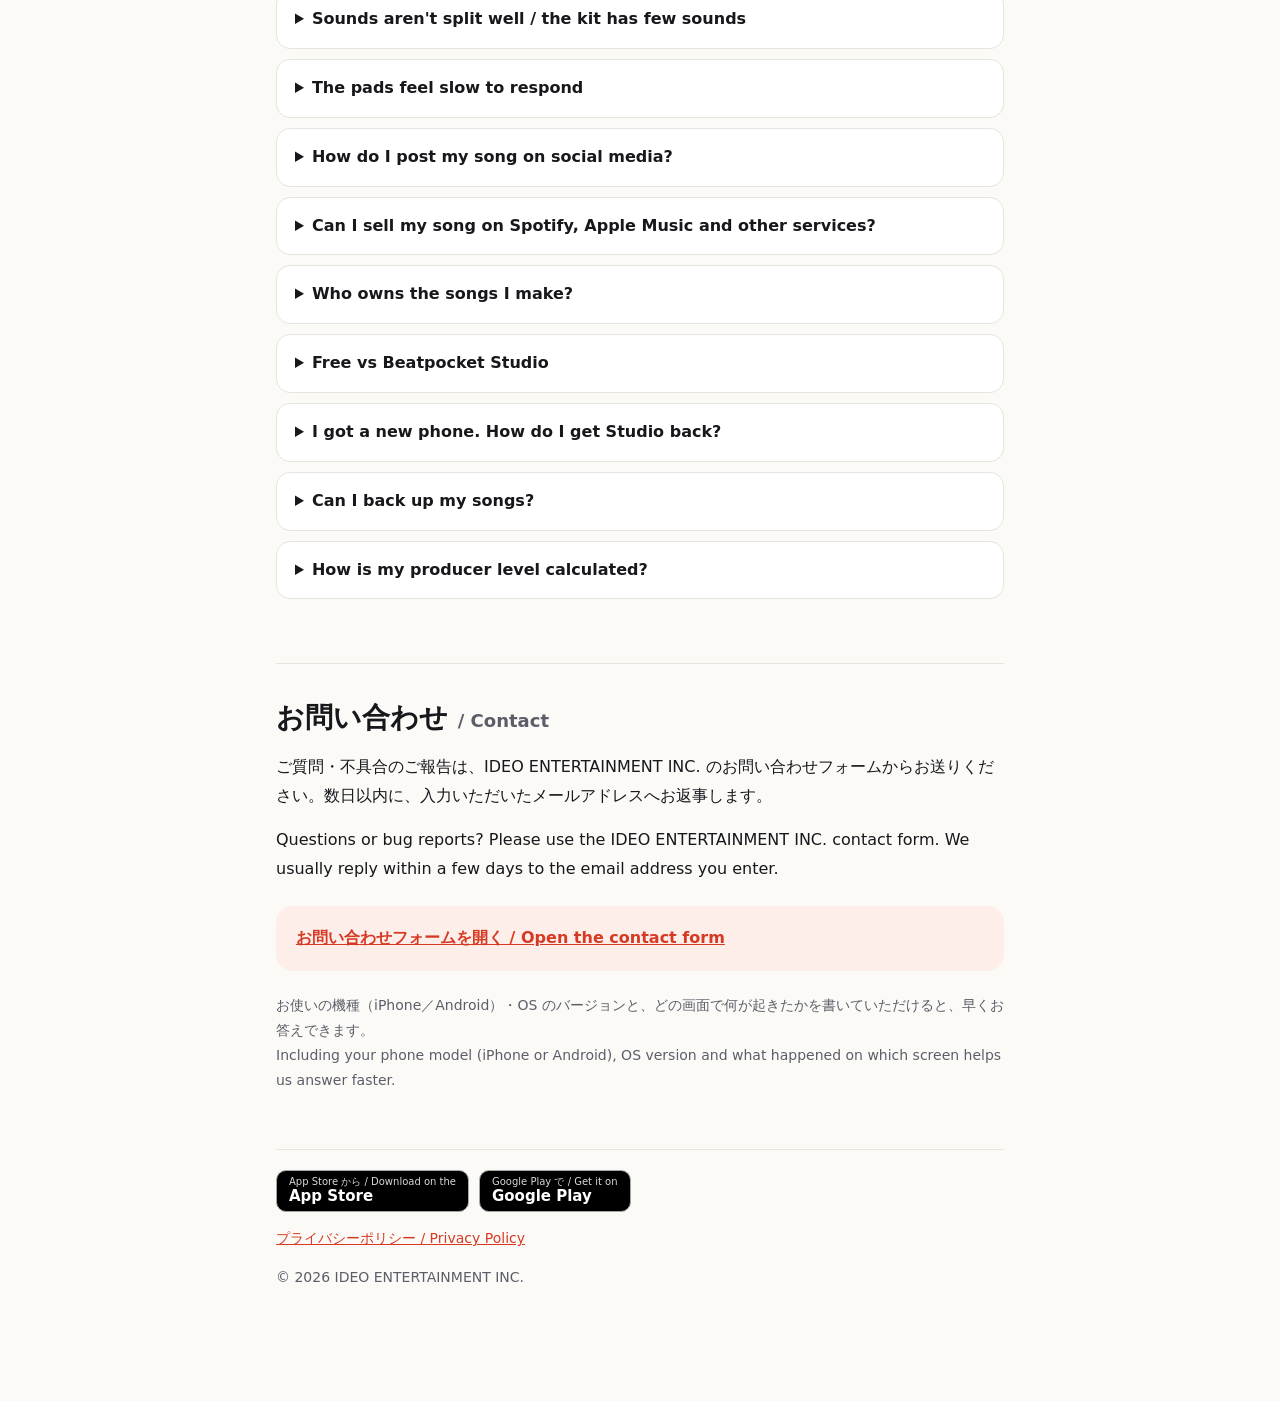
==== commit 6284cf95: "FAQ: Android steps for microphone, restore purchase, saving and delay Co-Authored-By: Claude Opus 5." ====
--- a/index.html
+++ b/index.html
@@ -32,7 +32,9 @@
 <h2>よくある質問</h2>
 
 <details><summary>マイクで録音できません</summary>
-<p>iPhone の「設定」アプリ →「Beatpocket」→「マイク」をオンにしてください。録音した音はこの iPhone の中だけに保存され、外部には送られません。</p>
+<p><b>iPhone：</b>「設定」アプリ →「Beatpocket」→「マイク」をオンにしてください。</p>
+<p><b>Android：</b>「設定」アプリ →「アプリ」→「Beatpocket」→「権限」→「マイク」を「アプリの使用中のみ許可」にしてください（機種によって項目名が少し違います）。</p>
+<p>録音した音はお使いの端末の中だけに保存され、外部には送られません。</p>
 </details>
 
 <details><summary>音がうまく切り分けられません／キットに音が少ない</summary>
@@ -44,11 +46,12 @@
 </details>
 
 <details><summary>叩いてから音が鳴るまでが遅く感じます</summary>
-<p>Bluetooth のイヤホンやスピーカーは、仕組み上 0.1 秒以上遅れます。iPhone 本体のスピーカーか、有線のイヤホンでお使いください。</p>
+<p>Bluetooth のイヤホンやスピーカーは、仕組み上 0.1 秒以上遅れます。端末本体のスピーカーか、有線のイヤホンでお使いください。</p>
+<p>Android は機種によって遅れ方が違います。ほかのアプリを閉じたり、省電力モードをオフにしたりすると改善することがあります。</p>
 </details>
 
 <details><summary>作った曲を SNS に投稿したい</summary>
-<p>曲の画面の「4 シェア」→「SNS用の動画」で、縦長の動画を作れます。できあがると共有メニューが開くので、投稿したいアプリを選んでください。動画を作っている間は、Beatpocket を開いたままにしてください。</p>
+<p>曲の画面の「4 シェア」→「SNS用の動画」で、縦長の動画を作れます。できあがると共有メニューが開くので、投稿したいアプリを選んでください（Android では「端末に保存」で動画ファイルとして保存もできます）。動画を作っている間は、Beatpocket を開いたままにしてください。</p>
 </details>
 
 <details><summary>作った曲を Spotify や Apple Music などで販売したい</summary>
@@ -68,19 +71,21 @@
   <tr><td>書き出し（WAV・動画）</td><td>最後に短いロゴ音・ロゴ入り</td><td>ロゴなし</td></tr>
   <tr><td>ステム書き出し・配信用パッケージ</td><td>—</td><td>○</td></tr>
 </table>
-<p>Studio はサブスクリプションではなく、一度の購入でずっと使えます。価格は App Store に表示されます。</p>
+<p>Studio はサブスクリプションではなく、一度の購入でずっと使えます。価格は App Store・Google Play に表示されます。</p>
 </details>
 
 <details><summary>機種変更したら Studio はどうなりますか？（購入の復元）</summary>
-<p>同じ Apple ID でサインインした iPhone で、ホーム右上の「Studio」→「購入を復元」を押してください。追加の料金はかかりません。</p>
+<p><b>iPhone：</b>同じ Apple ID でサインインした iPhone で、ホーム右上の「Studio」→「購入を復元」を押してください。</p>
+<p><b>Android：</b>購入したときと同じ Google アカウントを Google Play に設定すると、アプリを開いたときに自動で戻ります。戻らないときは、ホーム右上の「Studio」→「購入を復元」を押してください。</p>
+<p>どちらも追加の料金はかかりません。iPhone と Android の間では購入を引き継げません。</p>
 </details>
 
 <details><summary>曲のバックアップはできますか？</summary>
-<p>曲と録音はこの iPhone の中だけに保存されています。アプリを削除すると曲も消えます。大事な曲は「4 シェア」から WAV で書き出して、「ファイル」アプリなどに保存しておいてください。</p>
+<p>曲と録音はお使いの端末の中だけに保存されています。アプリを削除すると曲も消えます。大事な曲は「4 シェア」から WAV で書き出して保存しておいてください。iPhone は「ファイル」アプリなど、Android は「端末に保存」から好きなフォルダ（Google ドライブも選べます）に保存できます。</p>
 </details>
 
 <details><summary>プロデューサーレベルはどうやって決まりますか？</summary>
-<p>実際に作ったものから、この iPhone の中だけで計算しています。リズム感は「叩いて記録」でビートに合わせて叩いたときのズレ（ミリ秒）、完成力は書き出した曲の数などから測ります。いちばん多く経験値がもらえるのは、曲を最後まで仕上げて書き出すことです。</p>
+<p>実際に作ったものから、お使いの端末の中だけで計算しています。リズム感は「叩いて記録」でビートに合わせて叩いたときのズレ（ミリ秒）、完成力は書き出した曲の数などから測ります。いちばん多く経験値がもらえるのは、曲を最後まで仕上げて書き出すことです。</p>
 </details>
 </section>
 
@@ -98,7 +103,9 @@
 <h2>FAQ</h2>
 
 <details><summary>I can't record with the microphone</summary>
-<p>Open the Settings app → Beatpocket → turn on Microphone. Your recordings stay on your iPhone and are never uploaded.</p>
+<p><b>iPhone:</b> Open the Settings app → Beatpocket → turn on Microphone.</p>
+<p><b>Android:</b> Open the Settings app → Apps → Beatpocket → Permissions → Microphone → "Allow only while using the app" (names vary a little by phone).</p>
+<p>Your recordings stay on your device and are never uploaded.</p>
 </details>
 
 <details><summary>Sounds aren't split well / the kit has few sounds</summary>
@@ -110,11 +117,12 @@
 </details>
 
 <details><summary>The pads feel slow to respond</summary>
-<p>Bluetooth headphones and speakers add 100 ms or more of delay. Use the iPhone's speaker or wired headphones.</p>
+<p>Bluetooth headphones and speakers add 100 ms or more of delay. Use your phone's speaker or wired headphones.</p>
+<p>On Android, delay varies by phone. Closing other apps or turning off battery saver can help.</p>
 </details>
 
 <details><summary>How do I post my song on social media?</summary>
-<p>In a song, go to "4 Share" → "Video for social media" to make a vertical video. When it's ready, the share sheet opens — pick the app you want to post to. Keep Beatpocket open while the video is being made.</p>
+<p>In a song, go to "4 Share" → "Video for social media" to make a vertical video. When it's ready, the share sheet opens — pick the app you want to post to (on Android you can also tap "Save to device" to keep the video file). Keep Beatpocket open while the video is being made.</p>
 </details>
 
 <details><summary>Can I sell my song on Spotify, Apple Music and other services?</summary>
@@ -134,19 +142,21 @@
   <tr><td>Export (WAV, video)</td><td>Short Beatpocket tag and logo</td><td>Clean</td></tr>
   <tr><td>Stems and release package</td><td>—</td><td>✓</td></tr>
 </table>
-<p>Studio is a one-time purchase, not a subscription. The price is shown in the App Store.</p>
+<p>Studio is a one-time purchase, not a subscription. The price is shown in the App Store and Google Play.</p>
 </details>
 
-<details><summary>I got a new iPhone. How do I get Studio back?</summary>
-<p>On an iPhone signed in with the same Apple ID, tap "Studio" at the top right of the home screen → "Restore purchase". There's no extra charge.</p>
+<details><summary>I got a new phone. How do I get Studio back?</summary>
+<p><b>iPhone:</b> On an iPhone signed in with the same Apple ID, tap "Studio" at the top right of the home screen → "Restore purchase".</p>
+<p><b>Android:</b> With the same Google account you bought it with set up in Google Play, Studio comes back by itself when you open the app. If it doesn't, tap "Studio" at the top right of the home screen → "Restore purchase".</p>
+<p>There's no extra charge either way. Purchases don't carry over between iPhone and Android.</p>
 </details>
 
 <details><summary>Can I back up my songs?</summary>
-<p>Songs and recordings are stored only on your iPhone, and deleting the app deletes them. Export important songs as WAV from "4 Share" and save them, for example, in the Files app.</p>
+<p>Songs and recordings are stored only on your device, and deleting the app deletes them. Export important songs as WAV from "4 Share" and save them: on iPhone, for example, in the Files app; on Android, tap "Save to device" and pick any folder (Google Drive works too).</p>
 </details>
 
 <details><summary>How is my producer level calculated?</summary>
-<p>From what you actually make, entirely on your iPhone. Rhythm is how many milliseconds your taps land off the beat when you use "Record taps"; Finishing counts the songs you export, and so on. Finishing a song and exporting it earns the most XP.</p>
+<p>From what you actually make, entirely on your device. Rhythm is how many milliseconds your taps land off the beat when you use "Record taps"; Finishing counts the songs you export, and so on. Finishing a song and exporting it earns the most XP.</p>
 </details>
 </section>
 
@@ -160,7 +170,7 @@
 <div class="contact">
   <p style="margin:0"><a href="https://ideo-e.com/contact?app=beatpocket">お問い合わせフォームを開く / Open the contact form</a></p>
 </div>
-<p class="meta">iPhone の機種・iOS のバージョンと、どの画面で何が起きたかを書いていただけると、早くお答えできます。<br>Including your iPhone model, iOS version and what happened on which screen helps us answer faster.</p>
+<p class="meta">お使いの機種（iPhone／Android）・OS のバージョンと、どの画面で何が起きたかを書いていただけると、早くお答えできます。<br>Including your phone model (iPhone or Android), OS version and what happened on which screen helps us answer faster.</p>
 </section>
 
 <footer>
